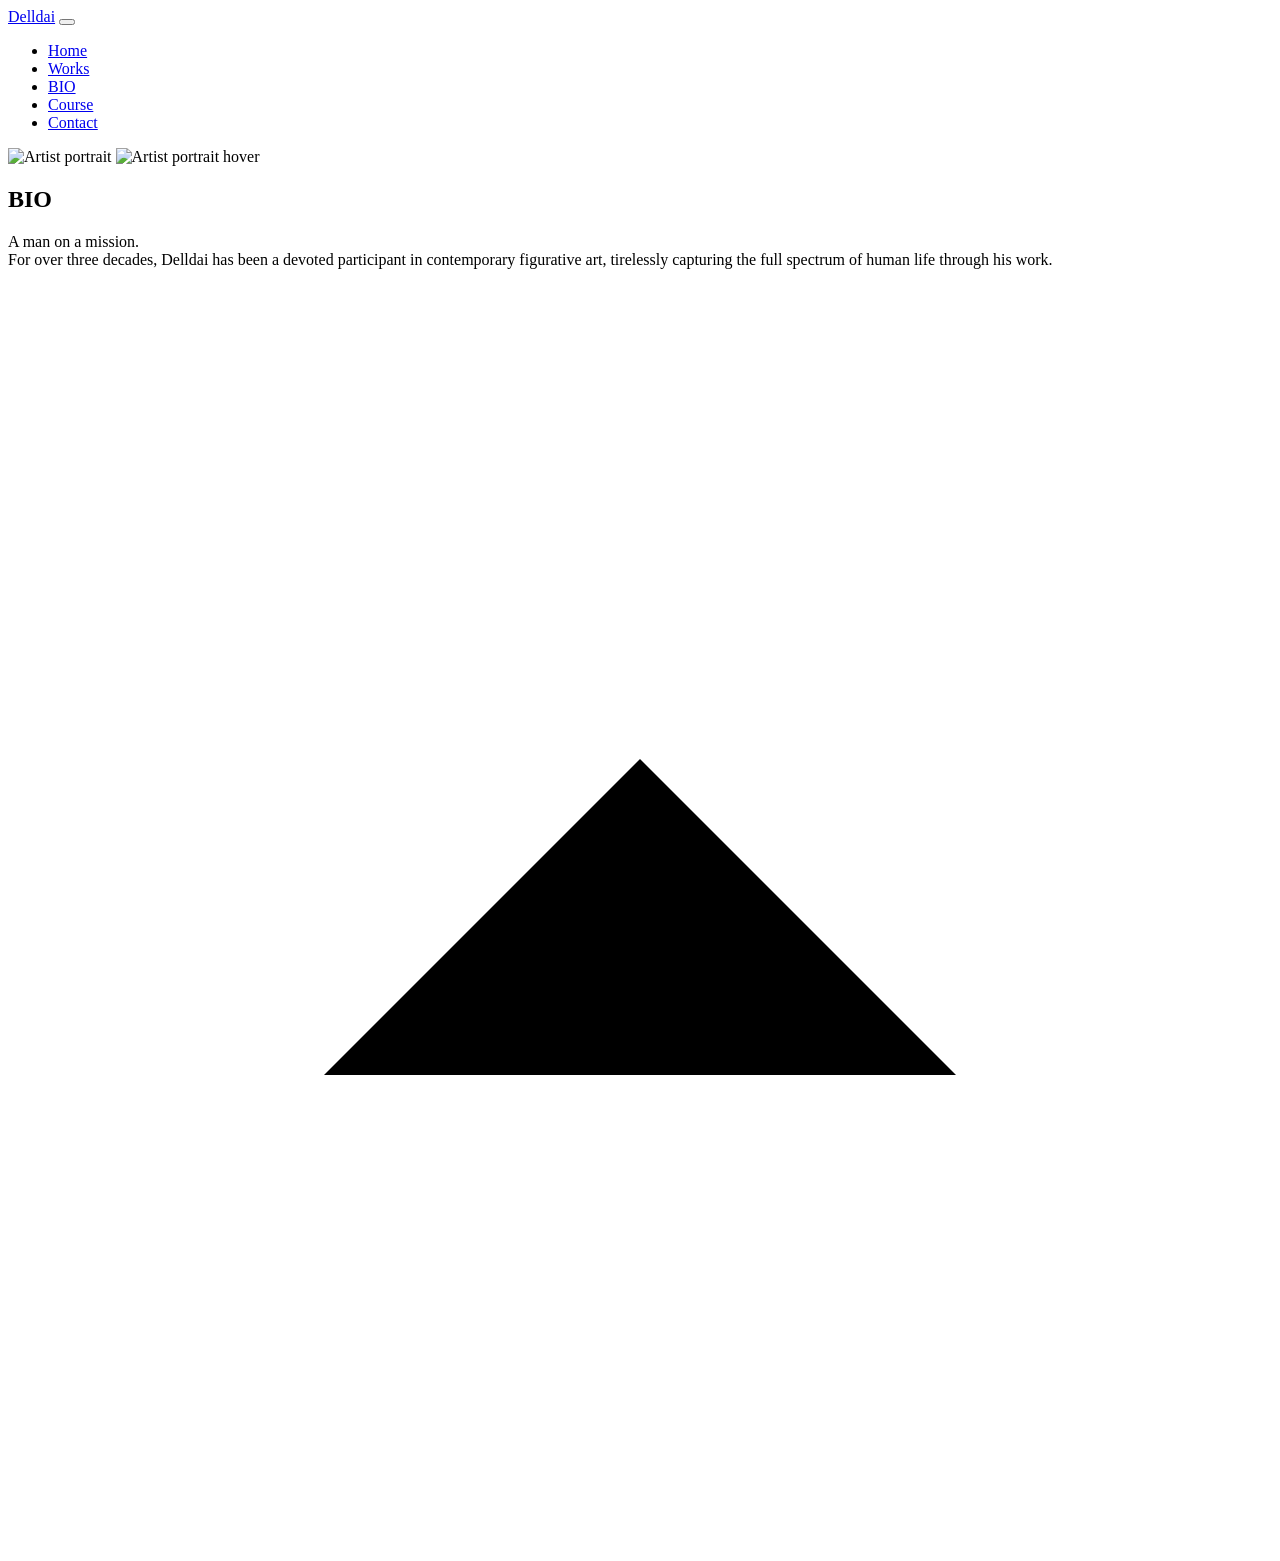
==== bio.html @ 0b5848b2 "Add files via upload" ====
<!DOCTYPE html>
<html lang="en">
<head>
    <meta charset="UTF-8">
    <meta name="viewport" content="width=device-width, initial-scale=1.0">
    <title>Delldai · BIO</title>
    <link rel="preconnect" href="https://fonts.googleapis.com">
    <link rel="preconnect" href="https://fonts.gstatic.com" crossorigin>
    <link href="https://fonts.googleapis.com/css2?family=Cormorant+Garamond:ital,wght@0,300;0,400;1,300;1,400&family=Inter:wght@300;400&display=swap" rel="stylesheet">
    <link rel="stylesheet" href="style.css">
</head>
<body class="bio-page">
    <header class="site-header" id="header">
        <div class="header-inner">
            <a href="index.html" class="logo">Delldai</a>
            <button class="nav-toggle" id="navToggle" aria-label="Toggle menu" aria-expanded="false">
                <span></span><span></span><span></span>
            </button>
            <nav class="main-nav" id="mainNav">
                <ul>
                    <li><a href="index.html">Home</a></li>
                    <li><a href="works.html">Works</a></li>
                    <li><a href="bio.html" class="nav-active">BIO</a></li>
                    <li><a href="course.html">Course</a></li>
                    <li><a href="contact.html">Contact</a></li>
                </ul>
            </nav>
        </div>
    </header>

    <main>
        <div class="section fade-in">
            <div class="about-grid">
                <div class="about-image">
                    <img src="portrait.jpg" alt="Artist portrait" class="portrait-img portrait-default">
                    <img src="anotherportrait.jpg" alt="Artist portrait hover" class="portrait-img portrait-hover">
                </div>
                <div class="about-text">
                    <h2 class="title-font">BIO</h2>
                    <p>A man on a mission.<br>For over three decades, Delldai has been a devoted participant in contemporary figurative art, tirelessly capturing the full spectrum of human life through his work.</p>
                </div>
            </div>
        </div>
    </main>

    <div class="back-to-top" id="backToTop" title="Back to top">
        <svg viewBox="0 0 24 24"><polyline points="18 15 12 9 6 15"/></svg>
    </div>
    <div class="nav-overlay" id="navOverlay"></div>

    <script src="script.js"></script>
</body>
</html>
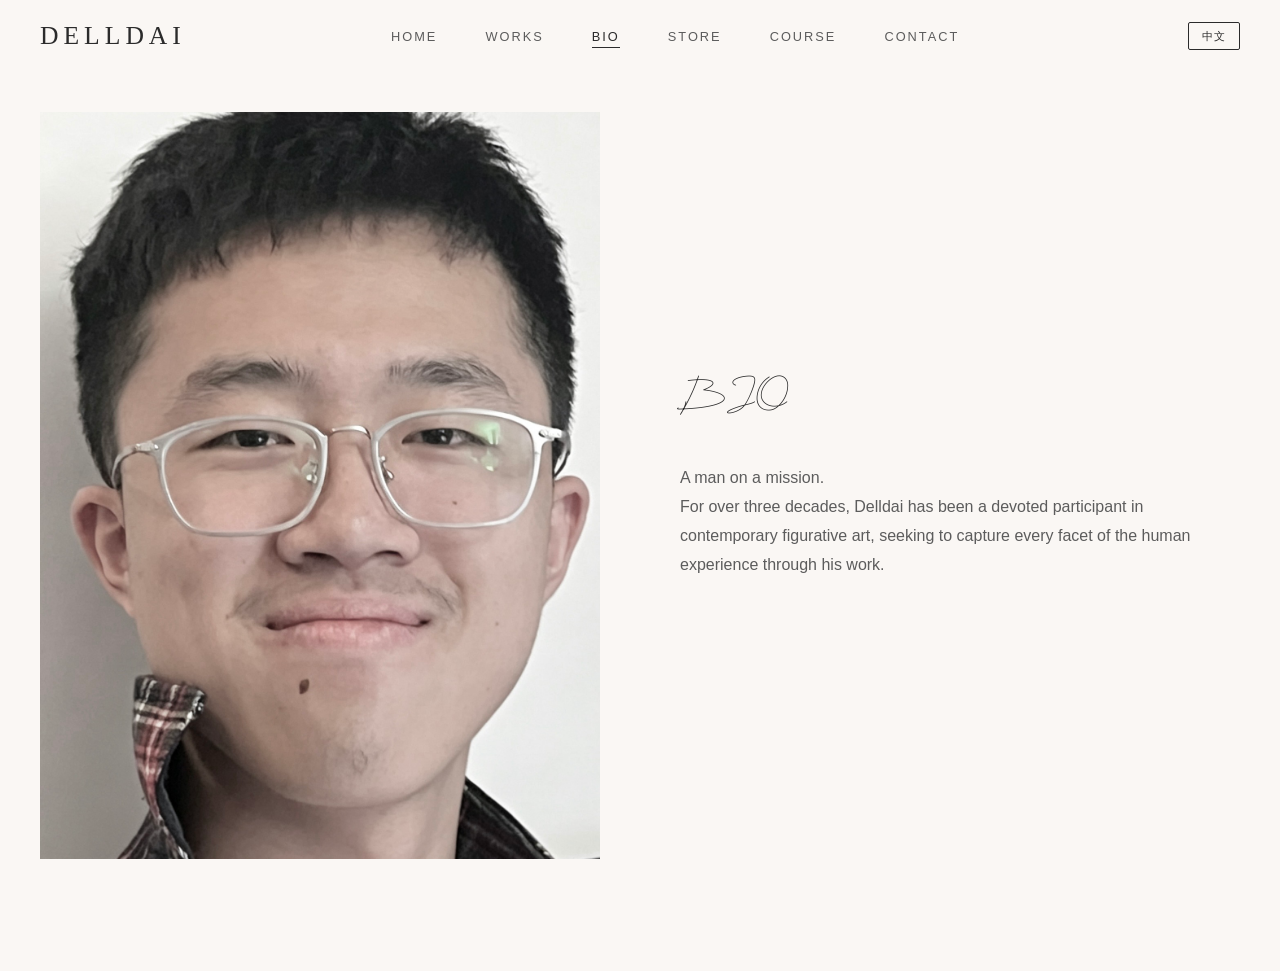
==== commit 55df8bad: "1 1" ====
--- a/bio.html
+++ b/bio.html
@@ -13,18 +13,18 @@
     <header class="site-header" id="header">
         <div class="header-inner">
             <a href="index.html" class="logo">Delldai</a>
-            <button class="nav-toggle" id="navToggle" aria-label="Toggle menu" aria-expanded="false">
-                <span></span><span></span><span></span>
-            </button>
+            <button class="nav-toggle" id="navToggle" aria-label="Toggle menu" aria-expanded="false"><span></span><span></span><span></span></button>
             <nav class="main-nav" id="mainNav">
                 <ul>
-                    <li><a href="index.html">Home</a></li>
-                    <li><a href="works.html">Works</a></li>
-                    <li><a href="bio.html" class="nav-active">BIO</a></li>
-                    <li><a href="course.html">Course</a></li>
-                    <li><a href="contact.html">Contact</a></li>
+                    <li><a href="index.html" data-i18n="home">Home</a></li>
+                    <li><a href="works.html" data-i18n="works">Works</a></li>
+                    <li><a href="bio.html" class="nav-active" data-i18n="bio">BIO</a></li>
+                    <li><a href="store.html" data-i18n="store">Store</a></li>
+                    <li><a href="course.html" data-i18n="course">Course</a></li>
+                    <li><a href="contact.html" data-i18n="contact">Contact</a></li>
                 </ul>
             </nav>
+            <button class="lang-switch" id="langSwitch">中文</button>
         </div>
     </header>
 
@@ -32,12 +32,12 @@
         <div class="section fade-in">
             <div class="about-grid">
                 <div class="about-image">
-                    <img src="portrait.jpg" alt="Artist portrait" class="portrait-img portrait-default">
-                    <img src="anotherportrait.jpg" alt="Artist portrait hover" class="portrait-img portrait-hover">
+                    <img src="assets/portrait.jpg" alt="Artist portrait" class="portrait-img portrait-default">
+                    <img src="assets/anotherportrait.jpg" alt="Artist portrait hover" class="portrait-img portrait-hover">
                 </div>
                 <div class="about-text">
-                    <h2 class="title-font">BIO</h2>
-                    <p>A man on a mission.<br>For over three decades, Delldai has been a devoted participant in contemporary figurative art, tirelessly capturing the full spectrum of human life through his work.</p>
+                    <h2 class="title-font" data-i18n="bio-title">BIO</h2>
+                    <p data-i18n="bio-text" data-i18n-html>A man on a mission.<br>For over three decades, Delldai has been a devoted participant in contemporary figurative art, seeking to capture every facet of the human experience through his work.</p>
                 </div>
             </div>
         </div>
@@ -47,7 +47,6 @@
         <svg viewBox="0 0 24 24"><polyline points="18 15 12 9 6 15"/></svg>
     </div>
     <div class="nav-overlay" id="navOverlay"></div>
-
     <script src="script.js"></script>
 </body>
 </html>
--- a/style.css
+++ b/style.css
@@ -0,0 +1,318 @@
+@font-face {
+    font-family: 'TitleFont';
+    src: url('assets/AidianSignatureTi-Regular.ttf') format('truetype');
+    font-weight: normal;
+    font-style: normal;
+}
+
+:root {
+    --bg: #faf7f4;
+    --text: #2b2b2b;
+    --text-secondary: #5c5c5c;
+    --accent: #b8914b;
+    --border: #e3ded8;
+    --max-width: 1280px;
+    --header-height: 72px;
+}
+* { margin: 0; padding: 0; box-sizing: border-box; }
+html { scroll-behavior: smooth; font-size: 16px; }
+body {
+    font-family: 'Inter', -apple-system, BlinkMacSystemFont, sans-serif;
+    font-weight: 300; background: var(--bg); color: var(--text);
+    line-height: 1.7; -webkit-font-smoothing: antialiased; overflow-x: hidden;
+}
+.title-font {
+    font-family: 'TitleFont', 'Cormorant Garamond', Georgia, serif; font-weight: 400;
+}
+h3, .logo, .work-info h3, .quote-text {
+    font-family: 'Cormorant Garamond', Georgia, serif; font-weight: 300;
+}
+.hero-overlay h1, .section-header h2, .about-text h2 {
+    font-family: 'TitleFont', 'Cormorant Garamond', Georgia, serif; font-weight: 400;
+}
+a { text-decoration: none; color: inherit; }
+
+/* 顶栏透明 */
+.site-header {
+    position: fixed; top: 0; left: 0; width: 100%; height: var(--header-height);
+    background: transparent; z-index: 1000; transition: box-shadow 0.3s;
+}
+.site-header.scrolled { box-shadow: 0 1px 20px rgba(0,0,0,0.04); }
+.header-inner {
+    max-width: var(--max-width); margin: 0 auto; padding: 0 2.5rem;
+    height: 100%; display: flex; align-items: center; justify-content: space-between;
+}
+.logo { font-size: 1.6rem; letter-spacing: 5px; text-transform: uppercase; color: var(--text); z-index: 1001; }
+.nav-toggle {
+    display: none; flex-direction: column; justify-content: center; align-items: center;
+    gap: 5px; width: 40px; height: 40px; background: none; border: none;
+    cursor: pointer; z-index: 1001; padding: 0; margin-left: 1rem;
+}
+.nav-toggle span {
+    display: block; width: 22px; height: 1.5px; background: var(--text);
+    border-radius: 1px; transition: all 0.3s ease; transform-origin: center;
+}
+.nav-toggle.active span:nth-child(1) { transform: translateY(6.5px) rotate(45deg); }
+.nav-toggle.active span:nth-child(2) { opacity: 0; transform: scaleX(0); }
+.nav-toggle.active span:nth-child(3) { transform: translateY(-6.5px) rotate(-45deg); }
+.main-nav ul { display: flex; gap: 3rem; list-style: none; }
+.main-nav a {
+    font-family: 'Inter', sans-serif; font-size: 0.8rem; font-weight: 400;
+    letter-spacing: 2px; text-transform: uppercase; color: var(--text-secondary);
+    position: relative; padding-bottom: 4px; cursor: pointer;
+}
+.main-nav a.nav-active { color: var(--text); }
+.main-nav a.nav-active::after { width: 100%; }
+.main-nav a::after {
+    content: ''; position: absolute; left: 0; bottom: 0; width: 0; height: 1px;
+    background: var(--text); transition: width 0.3s ease;
+}
+.main-nav a:hover::after { width: 100%; }
+.nav-overlay {
+    display: none; position: fixed; inset: 0; background: rgba(0,0,0,0.3);
+    z-index: 998; opacity: 0; transition: opacity 0.3s ease; pointer-events: none;
+}
+.nav-overlay.show { opacity: 1; pointer-events: auto; }
+
+/* 语言切换按钮 */
+.lang-switch {
+    background: none; border: 1px solid var(--text); color: var(--text);
+    font-family: 'Inter', sans-serif; font-size: 0.7rem; font-weight: 400;
+    letter-spacing: 1px; padding: 0.35rem 0.8rem; cursor: pointer;
+    transition: all 0.3s; margin-left: 1.5rem; white-space: nowrap;
+    text-transform: uppercase; border-radius: 2px;
+}
+.lang-switch:hover { background: var(--text); color: #fff; }
+
+/* 回到顶部 */
+.back-to-top {
+    position: fixed; bottom: 2rem; right: 2rem; width: 40px; height: 40px;
+    background: rgba(255,255,255,0.7); backdrop-filter: blur(8px);
+    border: 1px solid var(--border); border-radius: 50%; display: flex;
+    align-items: center; justify-content: center; cursor: pointer; z-index: 999;
+    box-shadow: 0 2px 12px rgba(0,0,0,0.04); transition: transform 0.2s, opacity 0.3s;
+    opacity: 0; pointer-events: none;
+}
+.back-to-top.show { opacity: 1; pointer-events: auto; }
+.back-to-top:hover { transform: translateY(-3px); }
+.back-to-top svg { width: 16px; height: 16px; stroke: var(--text); fill: none; stroke-width: 1.5; }
+
+/* 公用区块 */
+.fade-in { opacity: 0; transform: translateY(20px); transition: opacity 1s ease, transform 1s ease; }
+.fade-in.visible { opacity: 1; transform: translateY(0); }
+.section { padding: 7rem 2.5rem; max-width: var(--max-width); margin: 0 auto; }
+.works-section { max-width: none; padding-left: 0; padding-right: 0; }
+.section-header { text-align: center; margin-bottom: 5rem; }
+.section-header h2 { font-size: 2.8rem; letter-spacing: 3px; margin-bottom: 1rem; }
+.section-header p {
+    font-family: 'Inter', sans-serif; color: var(--text-secondary);
+    font-weight: 300; font-style: italic; font-size: 1.1rem; letter-spacing: 1px;
+}
+.contact-sub-note {
+    margin-top: 0.5rem; font-style: normal !important; color: var(--text-secondary);
+    font-size: 0.95rem; font-weight: 300;
+}
+
+/* Hero */
+.hero {
+    position: relative; width: 100%; height: 100vh; min-height: 600px;
+    margin-top: calc(-1 * var(--header-height));
+    padding-top: var(--header-height);
+    overflow: hidden; display: flex; align-items: center; justify-content: center;
+    background: url('assets/mainvisual.jpg') center / cover no-repeat;
+}
+.hero-overlay {
+    position: absolute; inset: 0; display: flex; flex-direction: column; align-items: center;
+    justify-content: center; text-align: center; color: #2b2b2b;
+    background: rgba(250,247,244,0.35); backdrop-filter: blur(8px); padding: 0 2rem;
+}
+.hero-overlay h1 { font-size: 4rem; letter-spacing: 6px; margin-bottom: 1.2rem; }
+.hero-overlay p {
+    font-family: 'Inter', sans-serif; font-size: 1.3rem; font-weight: 300;
+    font-style: italic; letter-spacing: 2px; color: #4a4a4a; margin-bottom: 3rem;
+}
+.hero-cta {
+    display: inline-block; padding: 0.9rem 3rem; border: 1px solid #2b2b2b;
+    font-family: 'Inter', sans-serif; font-size: 0.8rem; font-weight: 400; letter-spacing: 4px;
+    text-transform: uppercase; color: #2b2b2b; transition: background 0.3s, color 0.3s; cursor: pointer;
+}
+.hero-cta:hover { background: #2b2b2b; color: #fff; }
+.about-page-link {
+    position: absolute; bottom: 2rem; right: 2rem;
+    font-family: 'Inter', sans-serif; font-size: 0.75rem; font-weight: 300;
+    color: #4a4a4a; text-decoration: underline; opacity: 0.7; transition: opacity 0.3s;
+}
+.about-page-link:hover { opacity: 1; }
+
+/* 作品展示 */
+.work-showcase { display: flex; flex-direction: column; gap: 12rem; }
+.work-item {
+    display: flex; align-items: center; gap: 0; opacity: 0;
+    transition: opacity 1s ease, transform 0.9s ease;
+}
+.work-item.visible { opacity: 1; }
+.work-item.from-right { flex-direction: row; transform: translateX(50px); }
+.work-item.from-right.visible { transform: translateX(0); }
+.work-item.from-left { flex-direction: row-reverse; transform: translateX(-50px); }
+.work-item.from-left.visible { transform: translateX(0); }
+.work-image { flex: 0 0 55%; overflow: hidden; opacity: 0; transition: opacity 1s ease, transform 1s ease; }
+.work-item.from-right .work-image { transform: translateX(40px); }
+.work-item.from-left .work-image { transform: translateX(-40px); }
+.work-item.visible .work-image { opacity: 1; transform: translateX(0); transition-delay: 0.1s; }
+.work-info {
+    flex: 0 0 45%; padding: 0 3rem; opacity: 0;
+    transition: opacity 0.8s ease 0.4s, transform 0.8s ease 0.4s;
+}
+.work-item.visible .work-info { opacity: 1; transform: translateY(0); }
+.work-item.from-right .work-info, .work-item.from-left .work-info { transform: translateY(20px); }
+.work-info h3 { font-size: 2.2rem; letter-spacing: 2px; margin-bottom: 0.4rem; }
+.work-info .material {
+    font-family: 'Inter', sans-serif; font-size: 0.75rem; font-weight: 400; font-style: italic;
+    letter-spacing: 3px; text-transform: uppercase; color: var(--accent); margin-bottom: 1.5rem;
+}
+.work-info p { font-family: 'Inter', sans-serif; color: var(--text-secondary); font-weight: 300; line-height: 1.8; max-width: 320px; }
+.work-img { width: 100%; height: 100%; object-fit: cover; display: block; aspect-ratio: 4 / 3; }
+
+/* 引用 */
+.quote-section { padding: 6rem 2.5rem; text-align: center; max-width: 800px; margin: 0 auto; }
+.quote-text { font-size: 2.2rem; font-style: italic; color: #4a4540; line-height: 1.6; }
+.quote-text::before { content: ''; display: block; width: 40px; height: 1px; background: var(--border); margin: 0 auto 2rem; }
+.quote-author { font-family: 'Inter', sans-serif; font-size: 1rem; font-style: italic; letter-spacing: 1px; color: var(--text-secondary); margin-top: 2rem; }
+
+/* 关于 */
+.about-grid {
+    display: grid; grid-template-columns: 1fr 1fr; gap: 5rem; align-items: center;
+}
+.about-image {
+    position: relative; overflow: hidden;
+    opacity: 0; transform: translateY(-30px);
+    transition: opacity 0.9s ease 0.2s, transform 0.9s ease 0.2s;
+}
+.about-image.visible { opacity: 1; transform: translateY(0); }
+.about-text {
+    opacity: 0; transform: translateY(30px);
+    transition: opacity 0.9s ease 0.4s, transform 0.9s ease 0.4s;
+}
+.about-text.visible { opacity: 1; transform: translateY(0); }
+.portrait-img {
+    width: 100%; height: auto; display: block; aspect-ratio: 3 / 4; object-fit: cover;
+    transition: opacity 0.6s ease;
+}
+.portrait-default { position: relative; z-index: 1; }
+.portrait-hover { position: absolute; top: 0; left: 0; opacity: 0; z-index: 2; }
+.about-image:hover .portrait-hover { opacity: 1; }
+.about-image:hover .portrait-default { opacity: 0; }
+.about-text h2 { font-size: 2.4rem; letter-spacing: 2px; margin-bottom: 2rem; }
+.about-text p { font-family: 'Inter', sans-serif; color: var(--text-secondary); font-weight: 300; margin-bottom: 1.5rem; line-height: 1.8; }
+
+/* 联系 */
+.contact-form { max-width: 480px; margin: 0 auto; display: flex; flex-direction: column; gap: 1.2rem; }
+.contact-form input, .contact-form textarea {
+    width: 100%; padding: 1.2rem 1.5rem; border: none; border-bottom: 1px solid var(--border);
+    background: transparent; font-family: 'Inter', sans-serif; font-size: 0.9rem; font-weight: 300;
+    color: var(--text); outline: none; transition: border-color 0.3s; letter-spacing: 0.5px;
+    border-radius: 0; -webkit-appearance: none;
+}
+.contact-form input::placeholder, .contact-form textarea::placeholder { color: #b0a89f; font-weight: 300; font-style: italic; }
+.contact-form input:focus, .contact-form textarea:focus { border-bottom-color: #999; }
+.contact-form textarea { resize: vertical; min-height: 120px; }
+.contact-form button {
+    align-self: flex-start; padding: 1rem 3.2rem; background: transparent; border: 1px solid var(--text);
+    font-family: 'Inter', sans-serif; font-size: 0.8rem; font-weight: 400; letter-spacing: 3px;
+    text-transform: uppercase; color: var(--text); cursor: pointer; transition: all 0.3s; margin-top: 1rem;
+    border-radius: 2px; -webkit-appearance: none;
+}
+.contact-form button:hover { background: var(--text); color: #fff; }
+.contact-form button:disabled { opacity: 0.5; pointer-events: none; }
+.social-links { display: flex; justify-content: center; gap: 2.5rem; margin-top: 4rem; }
+.social-links a { color: #9b948c; transition: color 0.3s; display: inline-flex; align-items: center; justify-content: center; padding: 8px; }
+.social-links a:hover { color: #2b2b2b; }
+.social-icon { display: block; fill: none; stroke: currentColor; }
+
+/* 二维码气泡 */
+.instagram-link, .wechat-link { position: relative; }
+.wechat-tooltip {
+    display: none; position: absolute; bottom: 100%; left: 50%; transform: translateX(-50%);
+    margin-bottom: 14px; width: 280px; background: #fff; border-radius: 8px;
+    box-shadow: 0 4px 20px rgba(0,0,0,0.15); padding: 6px; z-index: 20; pointer-events: none;
+}
+.wechat-tooltip img { display: block; width: 100%; border-radius: 4px; }
+.instagram-link:hover .wechat-tooltip, .wechat-link:hover .wechat-tooltip, .wechat-link.tooltip-show .wechat-tooltip { display: block; }
+
+/* 版权块 */
+.site-footer {
+    text-align: center; padding: 3rem 2rem; border-top: 1px solid var(--border);
+    color: #b0a89f; font-family: 'Inter', sans-serif; font-size: 0.75rem;
+    letter-spacing: 3px; text-transform: uppercase;
+}
+
+/* 吐司提示 */
+.toast {
+    position: fixed; bottom: 2rem; left: 50%; transform: translateX(-50%);
+    background: #2b2b2b; color: #faf7f4; font-family: 'Inter', sans-serif;
+    font-size: 0.85rem; padding: 0.9rem 2rem; border-radius: 4px;
+    box-shadow: 0 4px 12px rgba(0,0,0,0.15); z-index: 2000;
+    opacity: 0; pointer-events: none; transition: opacity 0.3s ease;
+    white-space: nowrap;
+}
+.toast.show { opacity: 1; }
+
+/* 响应式 */
+@media (max-width: 1024px) {
+    .hero-overlay h1 { font-size: 3.2rem; }
+    .section { padding: 5rem 2rem; }
+    .about-grid { gap: 3rem; }
+}
+@media (max-width: 768px) {
+    :root { --header-height: 60px; }
+    .header-inner { padding: 0 1.5rem; }
+    .lang-switch { margin-left: 0.8rem; padding: 0.3rem 0.6rem; font-size: 0.65rem; }
+    .nav-toggle { display: flex; }
+    .main-nav {
+        position: fixed; top: 0; right: -300px; width: 280px; height: 100dvh;
+        background: rgba(250,247,244,0.97); backdrop-filter: blur(20px);
+        padding: 6rem 2rem 3rem; transition: right 0.35s ease; z-index: 999;
+        box-shadow: -4px 0 30px rgba(0,0,0,0.06);
+    }
+    .main-nav.open { right: 0; }
+    .main-nav ul { flex-direction: column; gap: 2rem; }
+    .nav-overlay { display: block; }
+    .hero { height: 90vh; }
+    .hero-overlay h1 { font-size: 2.6rem; }
+    .hero-cta { padding: 0.75rem 2.2rem; }
+    .section { padding: 4rem 1.5rem; }
+    .section-header h2 { font-size: 2.2rem; }
+    .work-showcase { gap: 6rem; }
+    .work-item.from-right, .work-item.from-left { flex-direction: column; transform: none; gap: 0; }
+    .work-image { flex: 0 0 100%; }
+    .work-info { flex: 0 0 100%; padding: 2rem 1.5rem; text-align: center; }
+    .work-info h3 { font-size: 1.8rem; }
+    .about-grid { grid-template-columns: 1fr; gap: 2.5rem; }
+    .about-image { max-width: 350px; margin: 0 auto; }
+    .about-text { text-align: center; }
+    .about-text h2 { font-size: 2rem; }
+    .contact-form { max-width: 100%; padding: 0 0.5rem; }
+    .contact-form button { align-self: stretch; text-align: center; }
+    .social-links { gap: 1.5rem; }
+    .social-links svg { width: 34px; height: 34px; }
+    .wechat-tooltip { bottom: auto; top: 100%; margin-bottom: 0; margin-top: 12px; }
+    .back-to-top { bottom: 1.2rem; right: 1.2rem; width: 36px; height: 36px; }
+    .toast { bottom: 1rem; font-size: 0.8rem; padding: 0.75rem 1.5rem; }
+}
+@media (max-width: 480px) {
+    :root { --header-height: 56px; }
+    .header-inner { padding: 0 1rem; }
+    .hero { height: 85vh; }
+    .hero-overlay h1 { font-size: 2rem; }
+    .hero-overlay p { font-size: 0.9rem; }
+    .hero-cta { padding: 0.7rem 1.8rem; font-size: 0.68rem; }
+    .section { padding: 3rem 1rem; }
+    .section-header h2 { font-size: 1.8rem; }
+    .work-info h3 { font-size: 1.5rem; }
+    .quote-text { font-size: 1.3rem; }
+    .about-text h2 { font-size: 1.7rem; }
+    .social-links svg { width: 34px; height: 34px; }
+    .site-footer { font-size: 0.65rem; padding: 1.5rem 1rem; }
+    .back-to-top { bottom: 1rem; right: 1rem; width: 34px; height: 34px; }
+    .toast { font-size: 0.75rem; padding: 0.7rem 1.2rem; }
+}
